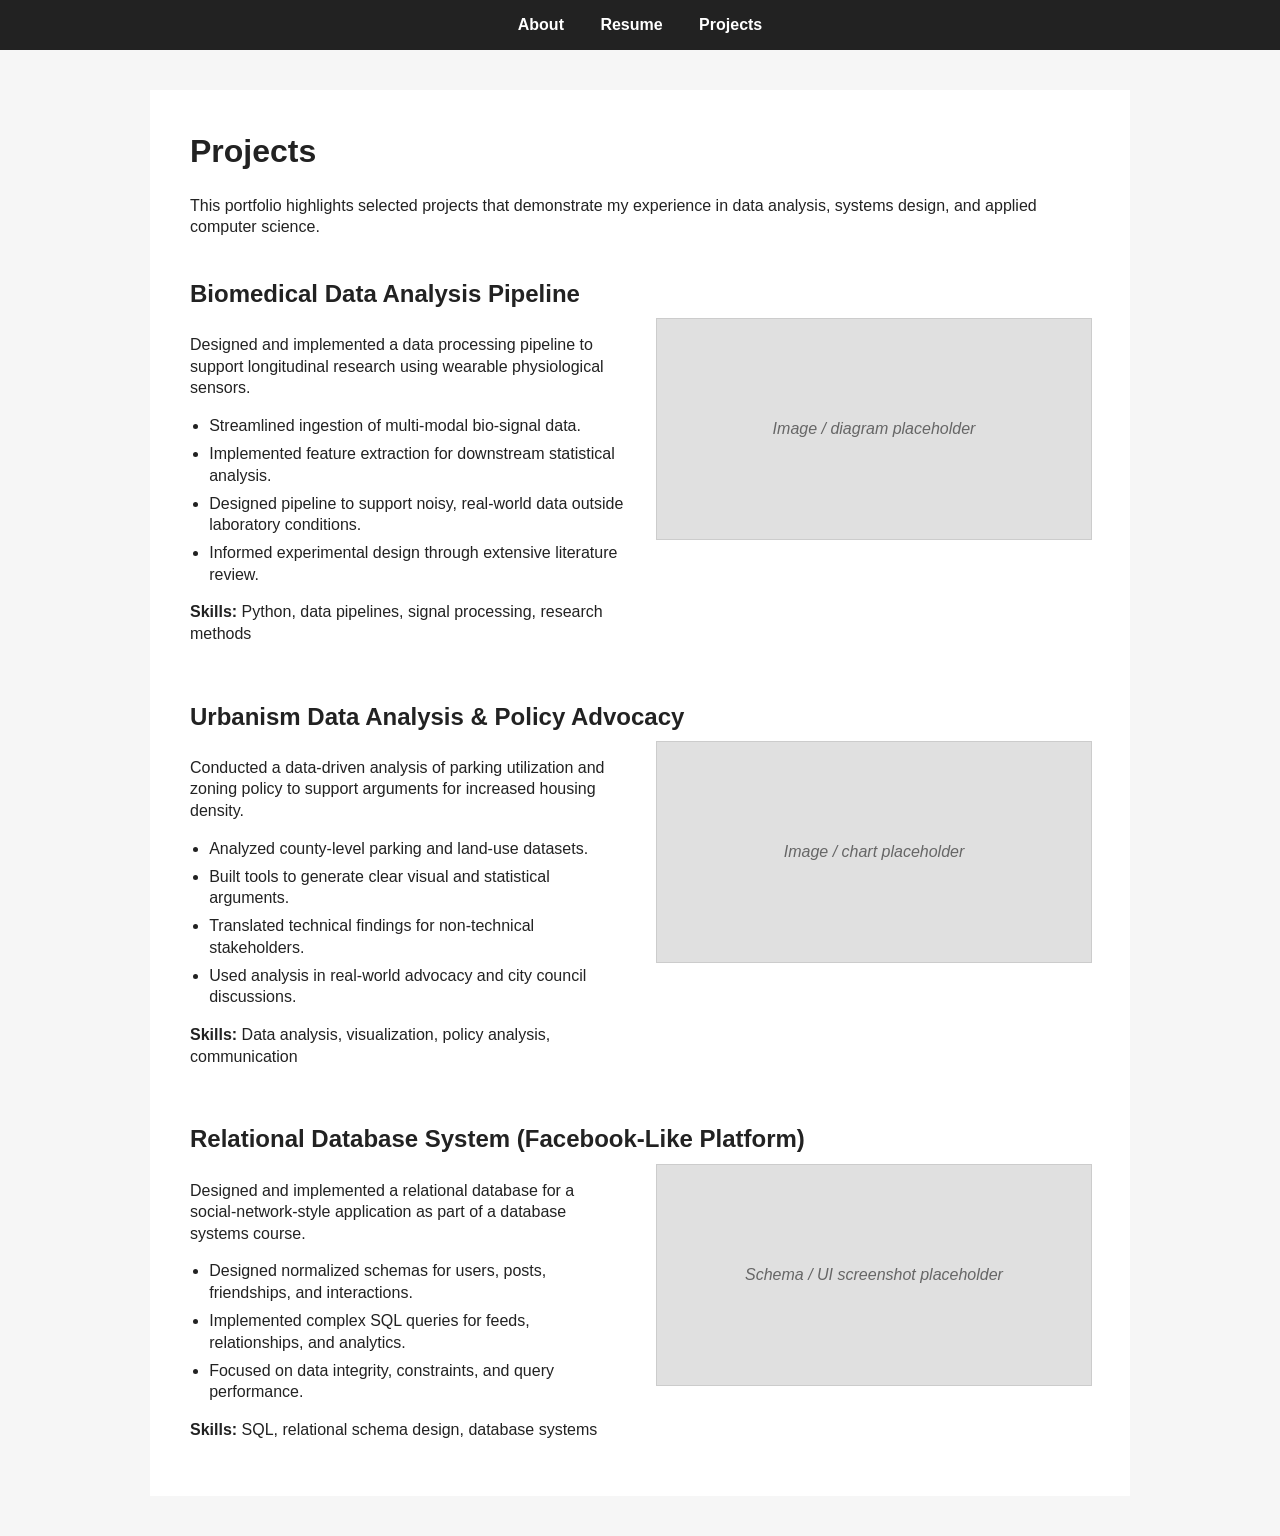
==== projects.html @ 7628b2bb "Add projects portfolio HTML file This HTML file presents a portfolio of projects, showcasing skills " ====
<!DOCTYPE html>
<html lang="en">
<head>
    <meta charset="UTF-8">
    <title>Projects | Aadil</title>

    <style>
        body {
            font-family: Arial, Helvetica, sans-serif;
            margin: 0;
            background-color: #f6f6f6;
            color: #222;
        }

        nav {
            background-color: #222;
            padding: 1rem;
            text-align: center;
        }

        nav a {
            color: white;
            margin: 0 1rem;
            text-decoration: none;
            font-weight: bold;
        }

        .container {
            max-width: 900px;
            margin: 2.5rem auto;
            background: white;
            padding: 2.5rem;
            line-height: 1.35;
        }

        h1 {
            margin-top: 0;
        }

        h2 {
            margin-top: 2.5rem;
            margin-bottom: 0.5rem;
        }

        .project {
            margin-top: 2.5rem;
        }

        .project-grid {
            display: grid;
            grid-template-columns: 1fr 1fr;
            gap: 2rem;
            align-items: start;
        }

        .project-image {
            width: 100%;
            height: 220px;
            background-color: #e0e0e0;
            display: flex;
            align-items: center;
            justify-content: center;
            color: #666;
            font-style: italic;
            border: 1px solid #ccc;
        }

        ul {
            padding-left: 1.2rem;
        }

        li {
            margin-bottom: 0.4rem;
        }

        @media (max-width: 800px) {
            .project-grid {
                grid-template-columns: 1fr;
            }
        }
    </style>
</head>
<body>

<nav>
    <a href="index.html">About</a>
    <a href="resume.html">Resume</a>
    <a href="projects.html">Projects</a>
</nav>

<div class="container">
    <h1>Projects</h1>

    <p>
        This portfolio highlights selected projects that demonstrate my experience
        in data analysis, systems design, and applied computer science.
    </p>

    <!-- PROJECT 1 -->
    <div class="project" id="biomedical-pipeline">
        <h2>Biomedical Data Analysis Pipeline</h2>

        <div class="project-grid">
            <div>
                <p>
                    Designed and implemented a data processing pipeline to support
                    longitudinal research using wearable physiological sensors.
                </p>

                <ul>
                    <li>Streamlined ingestion of multi-modal bio-signal data.</li>
                    <li>Implemented feature extraction for downstream statistical analysis.</li>
                    <li>Designed pipeline to support noisy, real-world data outside laboratory conditions.</li>
                    <li>Informed experimental design through extensive literature review.</li>
                </ul>

                <p>
                    <strong>Skills:</strong> Python, data pipelines, signal processing, research methods
                </p>
            </div>

            <div class="project-image">
                Image / diagram placeholder
            </div>
        </div>
    </div>

    <!-- PROJECT 2 -->
    <div class="project" id="urbanism-analysis">
        <h2>Urbanism Data Analysis & Policy Advocacy</h2>

        <div class="project-grid">
            <div>
                <p>
                    Conducted a data-driven analysis of parking utilization and zoning
                    policy to support arguments for increased housing density.
                </p>

                <ul>
                    <li>Analyzed county-level parking and land-use datasets.</li>
                    <li>Built tools to generate clear visual and statistical arguments.</li>
                    <li>Translated technical findings for non-technical stakeholders.</li>
                    <li>Used analysis in real-world advocacy and city council discussions.</li>
                </ul>

                <p>
                    <strong>Skills:</strong> Data analysis, visualization, policy analysis, communication
                </p>
            </div>

            <div class="project-image">
                Image / chart placeholder
            </div>
        </div>
    </div>

    <!-- PROJECT 3 -->
    <div class="project" id="database-project">
        <h2>Relational Database System (Facebook-Like Platform)</h2>

        <div class="project-grid">
            <div>
                <p>
                    Designed and implemented a relational database for a social-network-style
                    application as part of a database systems course.
                </p>

                <ul>
                    <li>Designed normalized schemas for users, posts, friendships, and interactions.</li>
                    <li>Implemented complex SQL queries for feeds, relationships, and analytics.</li>
                    <li>Focused on data integrity, constraints, and query performance.</li>
                </ul>

                <p>
                    <strong>Skills:</strong> SQL, relational schema design, database systems
                </p>
            </div>

            <div class="project-image">
                Schema / UI screenshot placeholder
            </div>
        </div>
    </div>

</div>

</body>
</html>
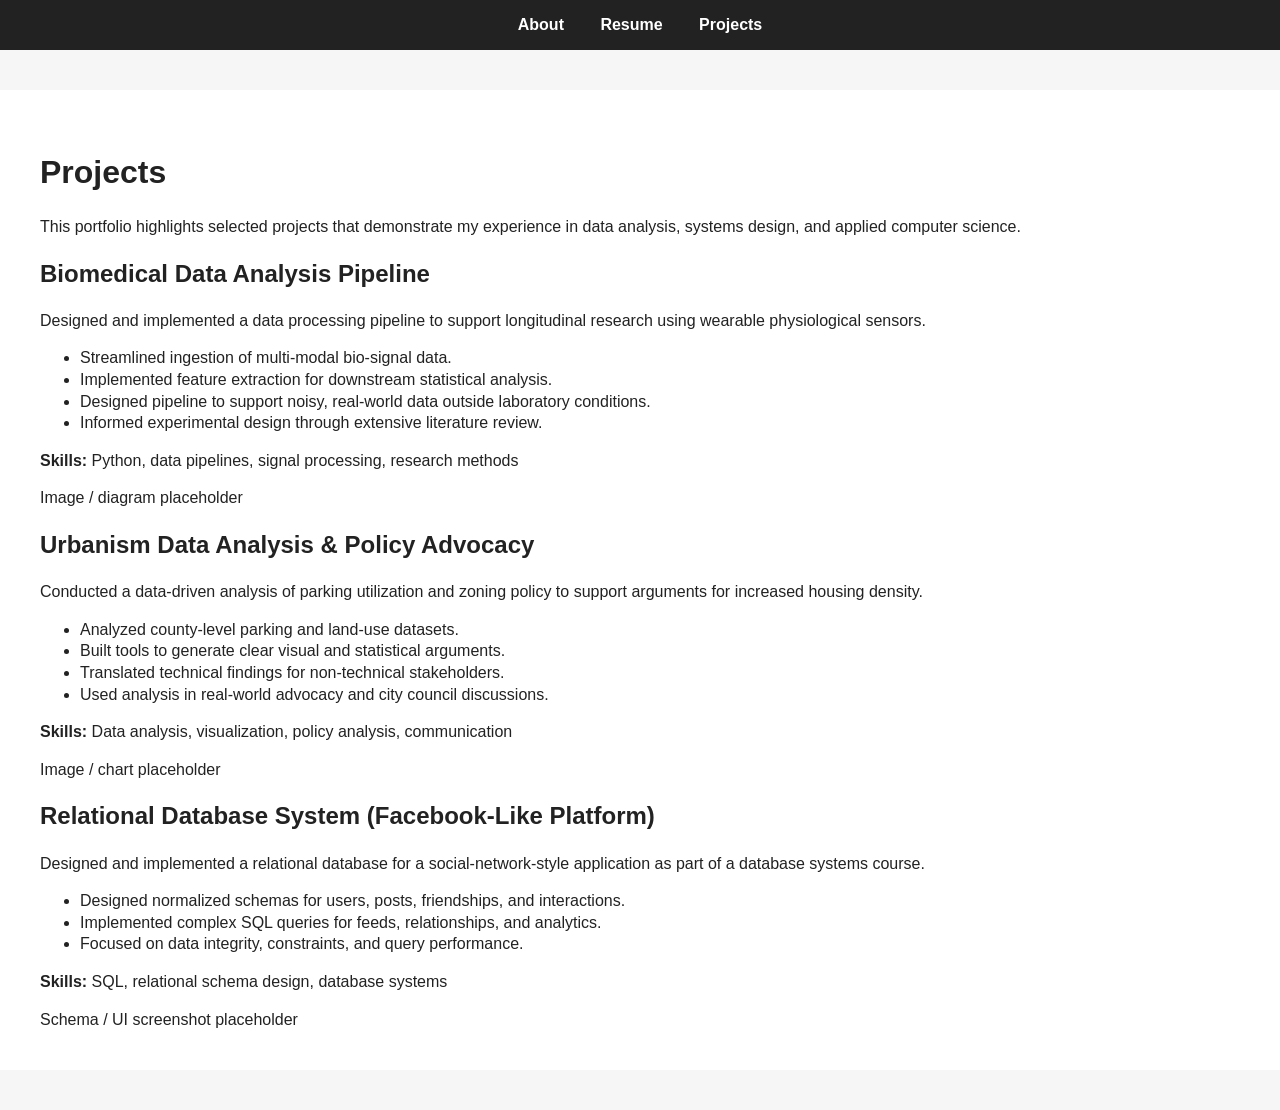
==== commit 71bc8be8: "Link external stylesheet and remove inline styles Removed inline styles from projects.html and linke" ====
--- a/projects.html
+++ b/projects.html
@@ -4,81 +4,7 @@
     <meta charset="UTF-8">
     <title>Projects | Aadil</title>
 
-    <style>
-        body {
-            font-family: Arial, Helvetica, sans-serif;
-            margin: 0;
-            background-color: #f6f6f6;
-            color: #222;
-        }
-
-        nav {
-            background-color: #222;
-            padding: 1rem;
-            text-align: center;
-        }
-
-        nav a {
-            color: white;
-            margin: 0 1rem;
-            text-decoration: none;
-            font-weight: bold;
-        }
-
-        .container {
-            max-width: 900px;
-            margin: 2.5rem auto;
-            background: white;
-            padding: 2.5rem;
-            line-height: 1.35;
-        }
-
-        h1 {
-            margin-top: 0;
-        }
-
-        h2 {
-            margin-top: 2.5rem;
-            margin-bottom: 0.5rem;
-        }
-
-        .project {
-            margin-top: 2.5rem;
-        }
-
-        .project-grid {
-            display: grid;
-            grid-template-columns: 1fr 1fr;
-            gap: 2rem;
-            align-items: start;
-        }
-
-        .project-image {
-            width: 100%;
-            height: 220px;
-            background-color: #e0e0e0;
-            display: flex;
-            align-items: center;
-            justify-content: center;
-            color: #666;
-            font-style: italic;
-            border: 1px solid #ccc;
-        }
-
-        ul {
-            padding-left: 1.2rem;
-        }
-
-        li {
-            margin-bottom: 0.4rem;
-        }
-
-        @media (max-width: 800px) {
-            .project-grid {
-                grid-template-columns: 1fr;
-            }
-        }
-    </style>
+    <link rel="stylesheet" href="style.css">
 </head>
 <body>
 
--- a/style.css
+++ b/style.css
@@ -0,0 +1,33 @@
+/* Shared Styles for Aadil's Portfolio */
+body {
+    font-family: Arial, Helvetica, sans-serif;
+    margin: 0;
+    background-color: #f6f6f6;
+    color: #222;
+}
+
+nav {
+    background-color: #222;
+    padding: 1rem;
+    text-align: center;
+}
+
+nav a {
+    color: white;
+    margin: 0 1rem;
+    text-decoration: none;
+    font-weight: bold;
+    transition: 0.3s; /* Smooth transition for the hover */
+}
+
+/* The new hover effect I suggested */
+nav a:hover {
+    color: #007bff; /* A nice Michigan blue or any color you like */
+}
+
+.container {
+    background: white;
+    margin: 2.5rem auto;
+    padding: 2.5rem;
+    line-height: 1.35;
+}
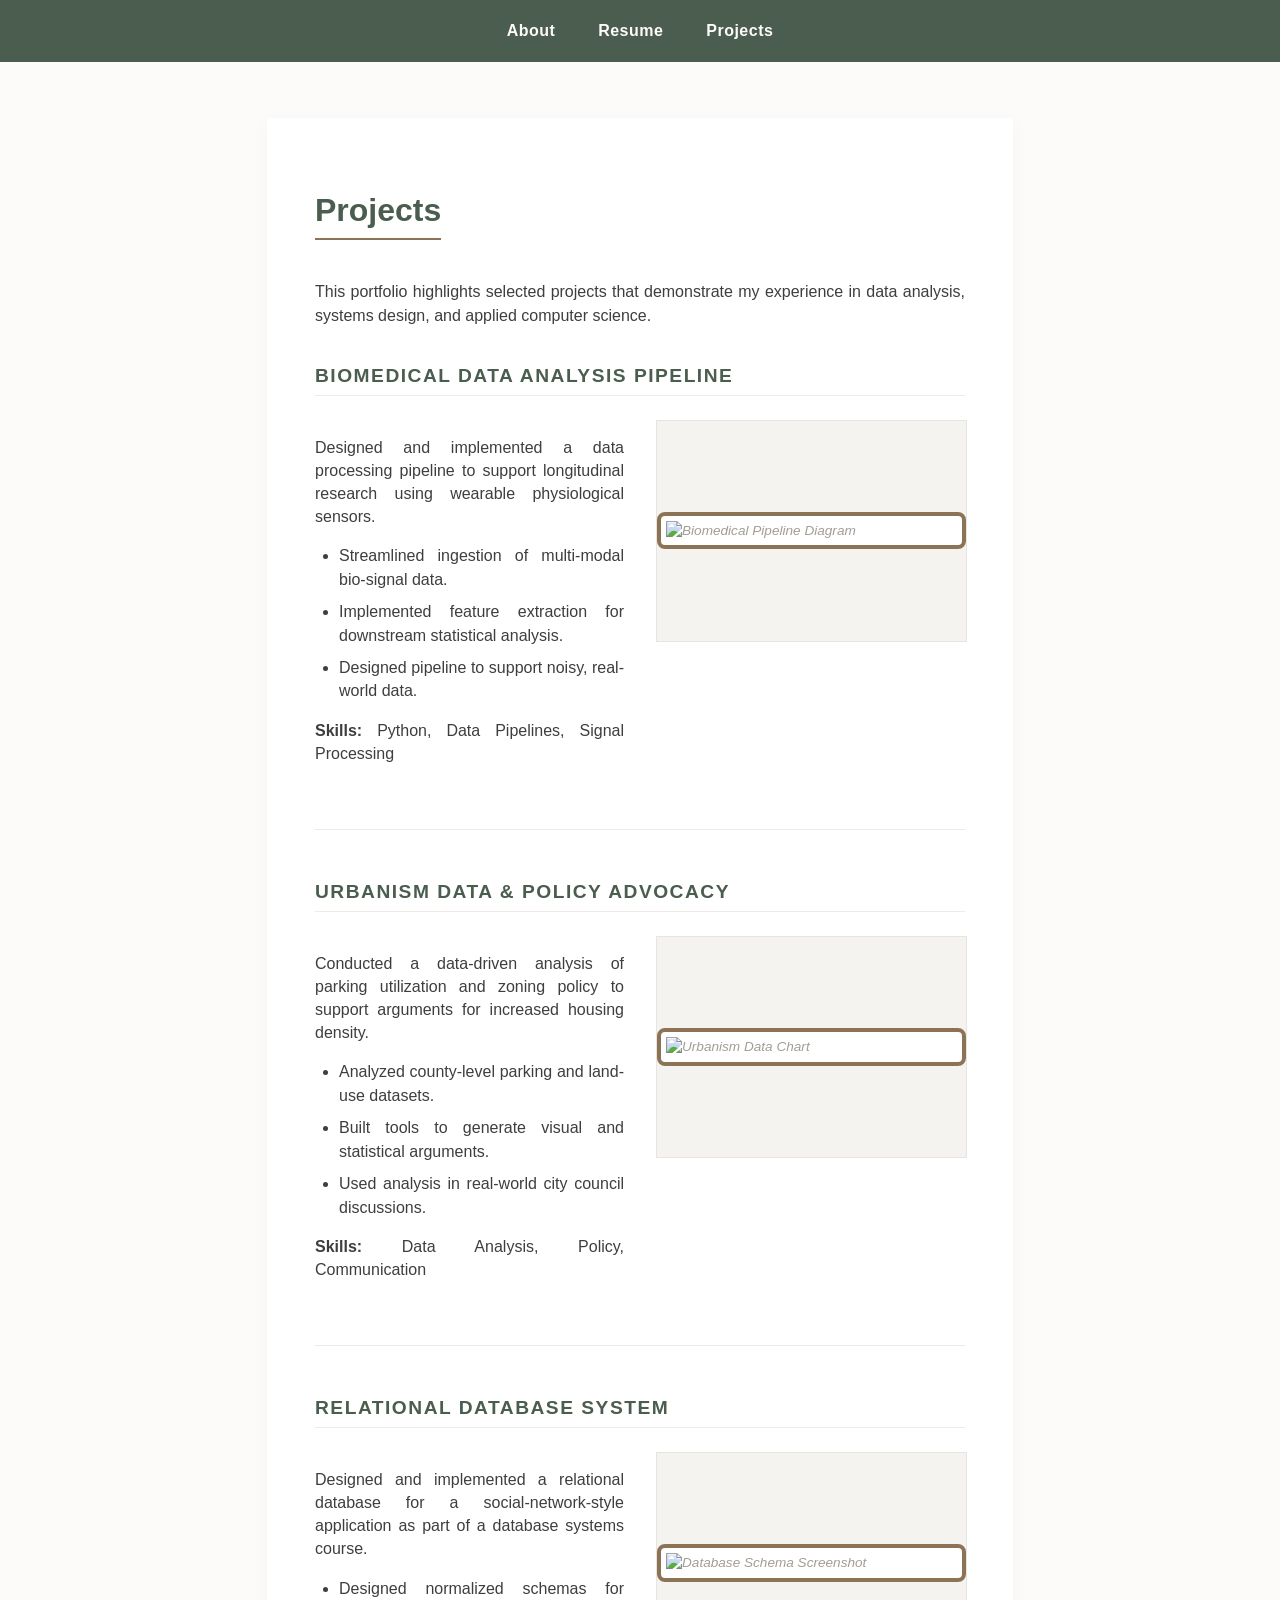
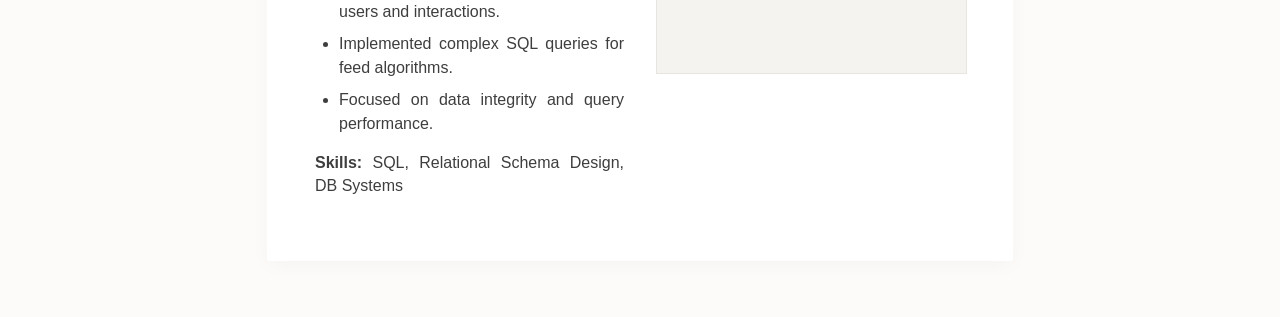
==== commit 21cb0661: "Refactor project descriptions and update images" ====
--- a/projects.html
+++ b/projects.html
@@ -3,7 +3,6 @@
 <head>
     <meta charset="UTF-8">
     <title>Projects | Aadil</title>
-
     <link rel="stylesheet" href="style.css">
 </head>
 <body>
@@ -22,88 +21,69 @@
         in data analysis, systems design, and applied computer science.
     </p>
 
-    <!-- PROJECT 1 -->
     <div class="project" id="biomedical-pipeline">
         <h2>Biomedical Data Analysis Pipeline</h2>
-
         <div class="project-grid">
             <div>
                 <p>
                     Designed and implemented a data processing pipeline to support
                     longitudinal research using wearable physiological sensors.
                 </p>
-
                 <ul>
                     <li>Streamlined ingestion of multi-modal bio-signal data.</li>
                     <li>Implemented feature extraction for downstream statistical analysis.</li>
-                    <li>Designed pipeline to support noisy, real-world data outside laboratory conditions.</li>
-                    <li>Informed experimental design through extensive literature review.</li>
+                    <li>Designed pipeline to support noisy, real-world data.</li>
                 </ul>
-
-                <p>
-                    <strong>Skills:</strong> Python, data pipelines, signal processing, research methods
-                </p>
+                <p><strong>Skills:</strong> Python, Data Pipelines, Signal Processing</p>
             </div>
-
             <div class="project-image">
-                Image / diagram placeholder
+                <img src="images/ring.png" alt="Biomedical Pipeline Diagram" class="decorative-image" style="width: 100%; height: auto;">
             </div>
         </div>
     </div>
 
-    <!-- PROJECT 2 -->
+    <hr style="margin: 3rem 0; border: 0; border-top: 1px solid #eeebe6;">
+
     <div class="project" id="urbanism-analysis">
-        <h2>Urbanism Data Analysis & Policy Advocacy</h2>
-
+        <h2>Urbanism Data & Policy Advocacy</h2>
         <div class="project-grid">
             <div>
                 <p>
                     Conducted a data-driven analysis of parking utilization and zoning
                     policy to support arguments for increased housing density.
                 </p>
-
                 <ul>
                     <li>Analyzed county-level parking and land-use datasets.</li>
-                    <li>Built tools to generate clear visual and statistical arguments.</li>
-                    <li>Translated technical findings for non-technical stakeholders.</li>
-                    <li>Used analysis in real-world advocacy and city council discussions.</li>
+                    <li>Built tools to generate visual and statistical arguments.</li>
+                    <li>Used analysis in real-world city council discussions.</li>
                 </ul>
-
-                <p>
-                    <strong>Skills:</strong> Data analysis, visualization, policy analysis, communication
-                </p>
+                <p><strong>Skills:</strong> Data Analysis, Policy, Communication</p>
             </div>
-
             <div class="project-image">
-                Image / chart placeholder
+                <img src="images/longmont.png" alt="Urbanism Data Chart" class="decorative-image" style="width: 100%; height: auto;">
             </div>
         </div>
     </div>
 
-    <!-- PROJECT 3 -->
+    <hr style="margin: 3rem 0; border: 0; border-top: 1px solid #eeebe6;">
+
     <div class="project" id="database-project">
-        <h2>Relational Database System (Facebook-Like Platform)</h2>
-
+        <h2>Relational Database System</h2>
         <div class="project-grid">
             <div>
                 <p>
                     Designed and implemented a relational database for a social-network-style
                     application as part of a database systems course.
                 </p>
-
                 <ul>
-                    <li>Designed normalized schemas for users, posts, friendships, and interactions.</li>
-                    <li>Implemented complex SQL queries for feeds, relationships, and analytics.</li>
-                    <li>Focused on data integrity, constraints, and query performance.</li>
+                    <li>Designed normalized schemas for users and interactions.</li>
+                    <li>Implemented complex SQL queries for feed algorithms.</li>
+                    <li>Focused on data integrity and query performance.</li>
                 </ul>
-
-                <p>
-                    <strong>Skills:</strong> SQL, relational schema design, database systems
-                </p>
+                <p><strong>Skills:</strong> SQL, Relational Schema Design, DB Systems</p>
             </div>
-
             <div class="project-image">
-                Schema / UI screenshot placeholder
+                <img src="images/database.png" alt="Database Schema Screenshot" class="decorative-image" style="width: 100%; height: auto;">
             </div>
         </div>
     </div>
--- a/style.css
+++ b/style.css
@@ -1,33 +1,122 @@
-/* Shared Styles for Aadil's Portfolio */
+/* =========================================
+   Aadil's Portfolio - Muted Earth Theme
+   Sober, Professional, and Easy on the Eyes
+   ========================================= */
+
 body {
-    font-family: Arial, Helvetica, sans-serif;
+    font-family: 'Segoe UI', Tahoma, Geneva, Verdana, sans-serif;
     margin: 0;
-    background-color: #f6f6f6;
-    color: #222;
+    padding: 0;
+    background-color: #fdfbf9; /* Lighter, cleaner cream */
+    color: #3e3e3e; /* Muted grey-black */
+    line-height: 1.45;
 }
 
+/* NAVIGATION - Deep Sage Gray-Green */
 nav {
-    background-color: #222;
-    padding: 1rem;
+    background-color: #4a5d4e; 
+    padding: 1.2rem;
     text-align: center;
 }
 
 nav a {
-    color: white;
-    margin: 0 1rem;
+    color: #fdfbf9;
+    margin: 0 1.2rem;
     text-decoration: none;
     font-weight: bold;
-    transition: 0.3s; /* Smooth transition for the hover */
+    letter-spacing: 0.5px;
 }
 
-/* The new hover effect I suggested */
 nav a:hover {
-    color: #007bff; /* A nice Michigan blue or any color you like */
+    color: #d1c7bc; /* Muted sand hover */
 }
 
+/* CONTAINER - Centered & Justified per Rubric */
 .container {
-    background: white;
-    margin: 2.5rem auto;
-    padding: 2.5rem;
-    line-height: 1.35;
+    max-width: 650px; 
+    width: 90%; 
+    margin: 3.5rem auto; 
+    background: #ffffff;
+    padding: 3rem;
+    text-align: justify; 
+    box-shadow: 0 4px 20px rgba(0,0,0,0.03); /* Softer shadow */
+    border-radius: 2px; /* Sharper, cleaner corners */
 }
+
+/* HEADERS - Deep Sage */
+h1 {
+    color: #4a5d4e;
+    border-bottom: 2px solid #8c7355; /* Bronze accent */
+    display: inline-block;
+    padding-bottom: 5px;
+    margin-bottom: 1.5rem;
+    font-size: 2rem;
+}
+
+h2 {
+    color: #4a5d4e;
+    border-bottom: 1px solid #eeebe6;
+    padding-bottom: 0.3rem;
+    text-transform: uppercase;
+    letter-spacing: 1.5px;
+    margin-top: 2.2rem;
+    font-size: 1.2rem;
+}
+
+/* LINKS - Muted Bronze */
+a {
+    color: #8c7355;
+    text-decoration: none;
+    font-weight: 600;
+}
+
+a:hover {
+    color: #4a5d4e;
+    text-decoration: underline;
+}
+
+/* PROJECT BOXES */
+.project-grid {
+    display: grid;
+    grid-template-columns: 1fr 1fr;
+    gap: 2rem;
+    margin-top: 1.5rem;
+}
+
+.project-image {
+    width: 100%;
+    height: 220px; 
+    background-color: #f5f3f0; /* Very light stone */
+    display: flex;
+    align-items: center;
+    justify-content: center;
+    border: 1px solid #e8e4df;
+    color: #a39d96;
+    font-style: italic;
+    font-size: 0.85rem;
+}
+
+/* LISTS */
+ul {
+    padding-left: 1.5rem;
+}
+
+li {
+    margin-bottom: 0.6rem;
+}
+
+/* RESPONSIVE */
+@media (max-width: 800px) {
+    .project-grid { grid-template-columns: 1fr; }
+    .container { padding: 1.8rem; margin: 1.5rem auto; }
+}
+
+/* Decorative Image Style - Thick Accent Border */
+.decorative-image {
+    border: 4px solid #8c7355; /* Thick Bronze Border */
+    border-radius: 8px;        /* Rounded corners */
+    padding: 5px;              /* Tiny gap between image and border */
+    background-color: white;   /* Makes the gap look like a frame */
+    display: block;
+    margin: 0 auto;
+}
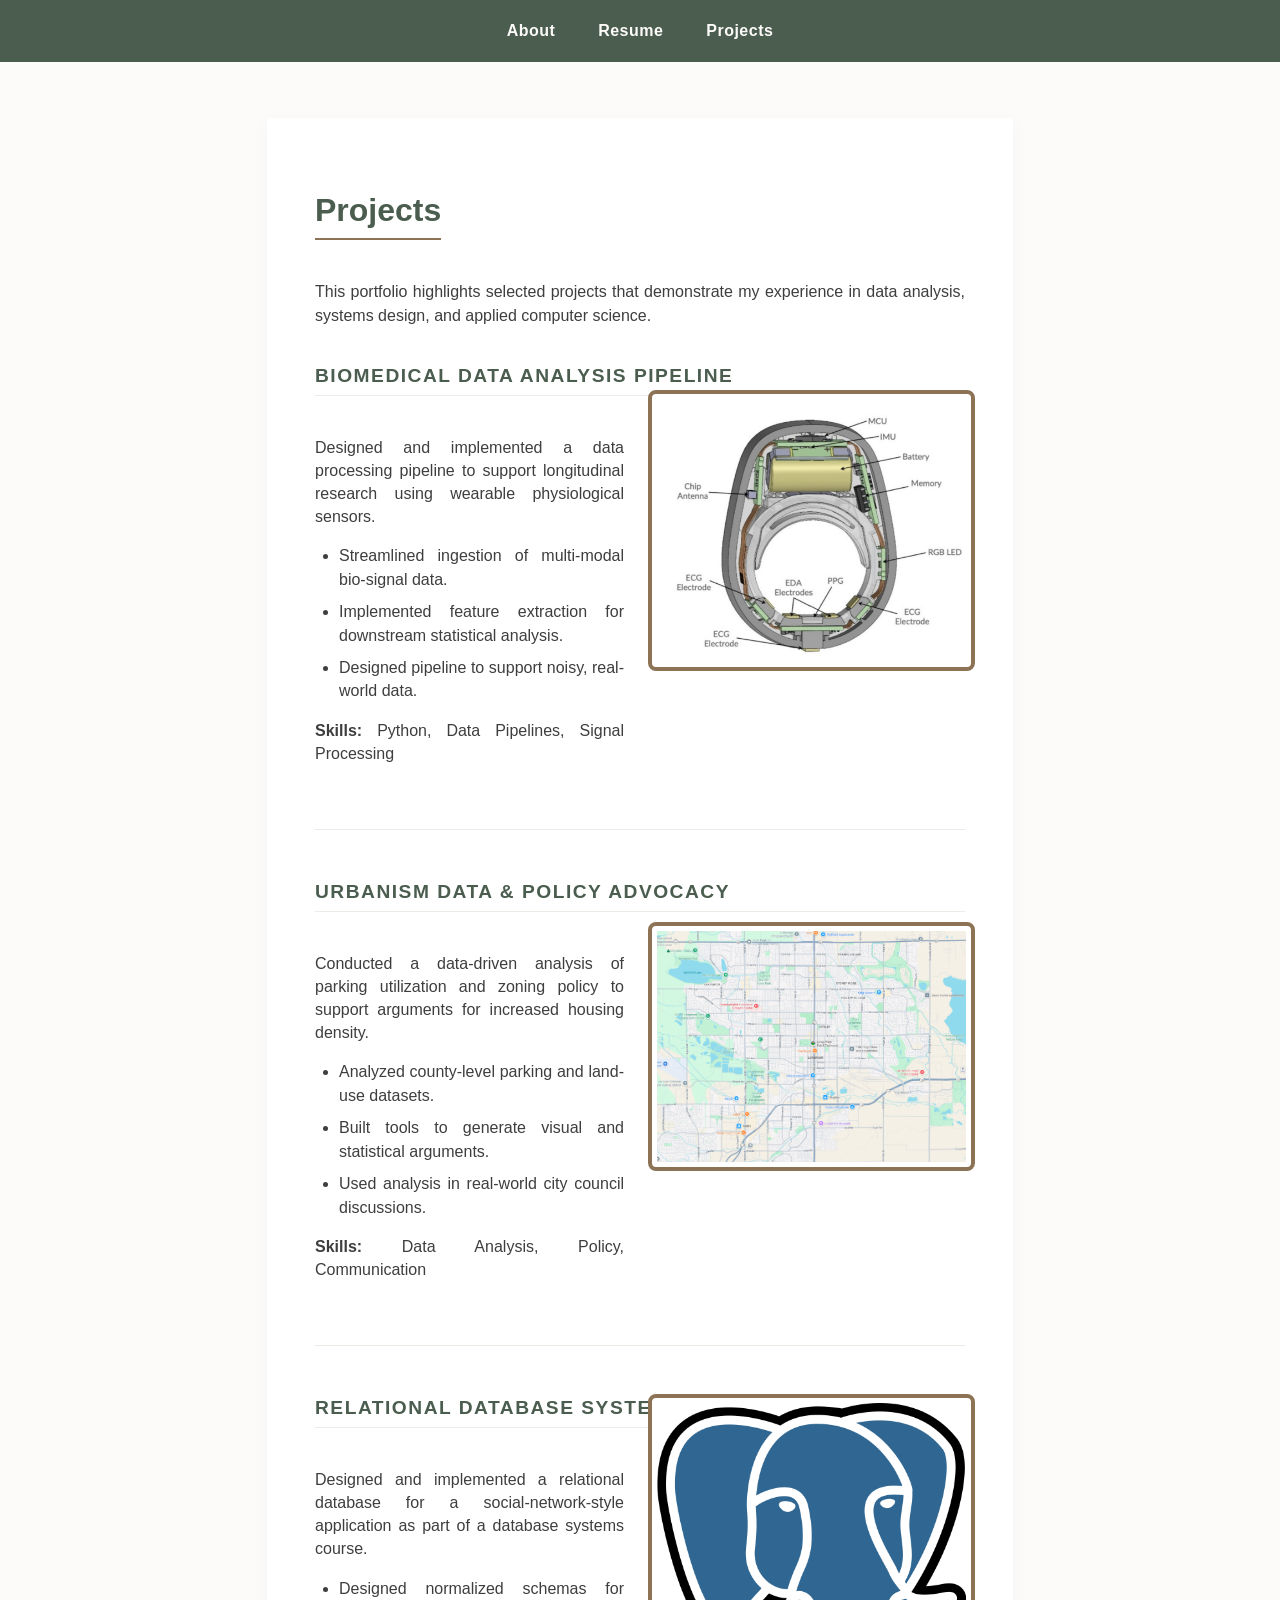
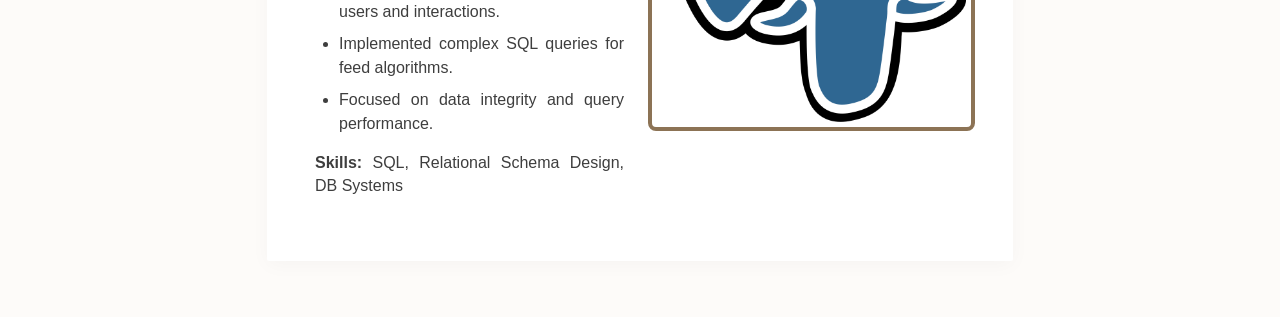
==== commit 86f338e8: "Update image source paths in projects.html" ====
--- a/projects.html
+++ b/projects.html
@@ -37,7 +37,7 @@
                 <p><strong>Skills:</strong> Python, Data Pipelines, Signal Processing</p>
             </div>
             <div class="project-image">
-                <img src="images/ring.png" alt="Biomedical Pipeline Diagram" class="decorative-image" style="width: 100%; height: auto;">
+                <img src="ring.png" alt="Biomedical Pipeline Diagram" class="decorative-image" style="width: 100%; height: auto;">
             </div>
         </div>
     </div>
@@ -60,7 +60,7 @@
                 <p><strong>Skills:</strong> Data Analysis, Policy, Communication</p>
             </div>
             <div class="project-image">
-                <img src="images/longmont.png" alt="Urbanism Data Chart" class="decorative-image" style="width: 100%; height: auto;">
+                <img src="longmont.png" alt="Urbanism Data Chart" class="decorative-image" style="width: 100%; height: auto;">
             </div>
         </div>
     </div>
@@ -83,7 +83,7 @@
                 <p><strong>Skills:</strong> SQL, Relational Schema Design, DB Systems</p>
             </div>
             <div class="project-image">
-                <img src="images/database.png" alt="Database Schema Screenshot" class="decorative-image" style="width: 100%; height: auto;">
+                <img src="database.png" alt="Database Schema Screenshot" class="decorative-image" style="width: 100%; height: auto;">
             </div>
         </div>
     </div>
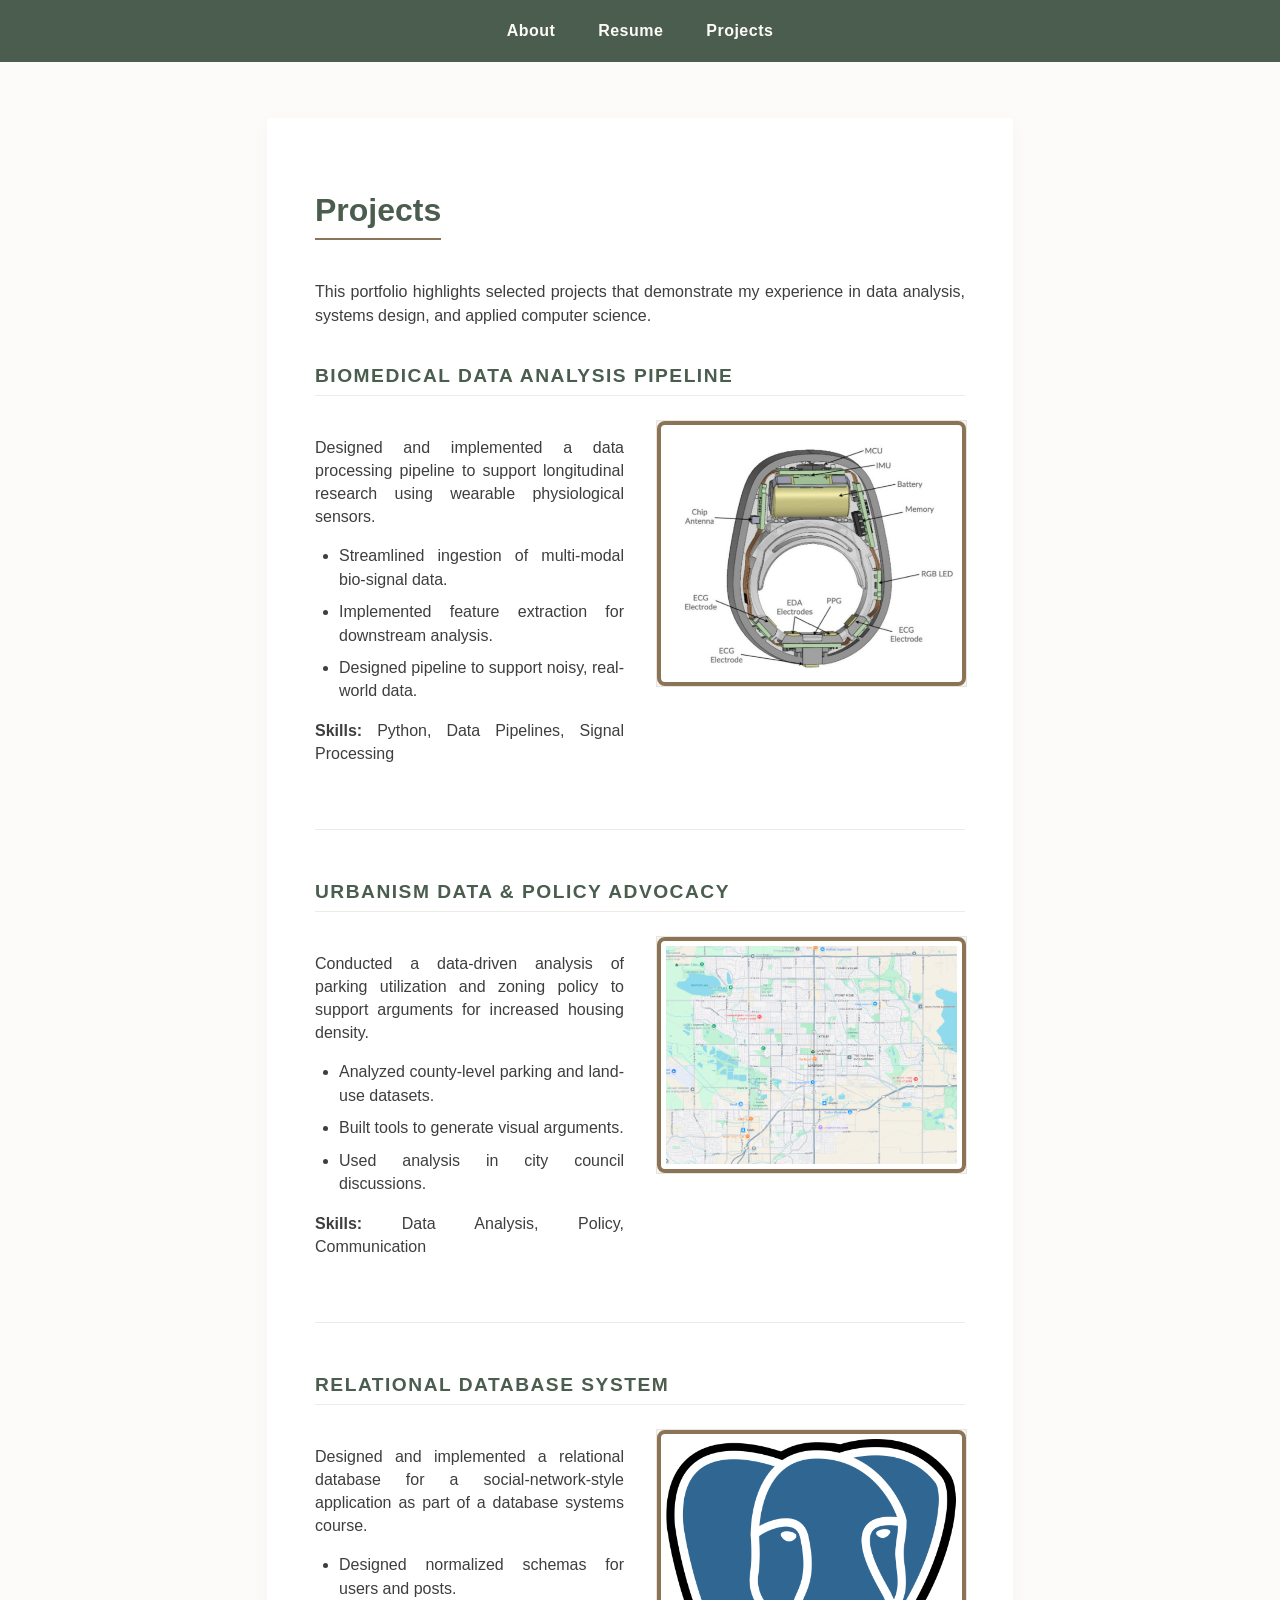
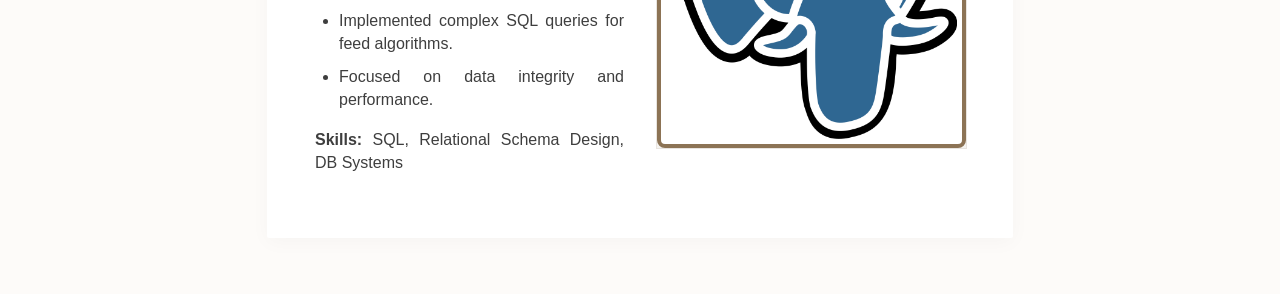
==== commit c834f8da: "Refine project descriptions and image attributes" ====
--- a/projects.html
+++ b/projects.html
@@ -31,13 +31,13 @@
                 </p>
                 <ul>
                     <li>Streamlined ingestion of multi-modal bio-signal data.</li>
-                    <li>Implemented feature extraction for downstream statistical analysis.</li>
+                    <li>Implemented feature extraction for downstream analysis.</li>
                     <li>Designed pipeline to support noisy, real-world data.</li>
                 </ul>
                 <p><strong>Skills:</strong> Python, Data Pipelines, Signal Processing</p>
             </div>
             <div class="project-image">
-                <img src="ring.png" alt="Biomedical Pipeline Diagram" class="decorative-image" style="width: 100%; height: auto;">
+                <img src="ring.png" alt="Biomedical Pipeline Diagram" class="decorative-image">
             </div>
         </div>
     </div>
@@ -54,13 +54,13 @@
                 </p>
                 <ul>
                     <li>Analyzed county-level parking and land-use datasets.</li>
-                    <li>Built tools to generate visual and statistical arguments.</li>
-                    <li>Used analysis in real-world city council discussions.</li>
+                    <li>Built tools to generate visual arguments.</li>
+                    <li>Used analysis in city council discussions.</li>
                 </ul>
                 <p><strong>Skills:</strong> Data Analysis, Policy, Communication</p>
             </div>
             <div class="project-image">
-                <img src="longmont.png" alt="Urbanism Data Chart" class="decorative-image" style="width: 100%; height: auto;">
+                <img src="longmont.png" alt="Urbanism Data Chart" class="decorative-image">
             </div>
         </div>
     </div>
@@ -76,18 +76,17 @@
                     application as part of a database systems course.
                 </p>
                 <ul>
-                    <li>Designed normalized schemas for users and interactions.</li>
+                    <li>Designed normalized schemas for users and posts.</li>
                     <li>Implemented complex SQL queries for feed algorithms.</li>
-                    <li>Focused on data integrity and query performance.</li>
+                    <li>Focused on data integrity and performance.</li>
                 </ul>
                 <p><strong>Skills:</strong> SQL, Relational Schema Design, DB Systems</p>
             </div>
             <div class="project-image">
-                <img src="database.png" alt="Database Schema Screenshot" class="decorative-image" style="width: 100%; height: auto;">
+                <img src="database.png" alt="Database Schema Screenshot" class="decorative-image">
             </div>
         </div>
     </div>
-
 </div>
 
 </body>
--- a/style.css
+++ b/style.css
@@ -1,18 +1,17 @@
 /* =========================================
    Aadil's Portfolio - Muted Earth Theme
-   Sober, Professional, and Easy on the Eyes
    ========================================= */
 
 body {
     font-family: 'Segoe UI', Tahoma, Geneva, Verdana, sans-serif;
     margin: 0;
     padding: 0;
-    background-color: #fdfbf9; /* Lighter, cleaner cream */
-    color: #3e3e3e; /* Muted grey-black */
+    background-color: #fdfbf9;
+    color: #3e3e3e;
     line-height: 1.45;
 }
 
-/* NAVIGATION - Deep Sage Gray-Green */
+/* NAVIGATION */
 nav {
     background-color: #4a5d4e; 
     padding: 1.2rem;
@@ -28,10 +27,10 @@
 }
 
 nav a:hover {
-    color: #d1c7bc; /* Muted sand hover */
+    color: #d1c7bc;
 }
 
-/* CONTAINER - Centered & Justified per Rubric */
+/* CONTAINER */
 .container {
     max-width: 650px; 
     width: 90%; 
@@ -39,14 +38,14 @@
     background: #ffffff;
     padding: 3rem;
     text-align: justify; 
-    box-shadow: 0 4px 20px rgba(0,0,0,0.03); /* Softer shadow */
-    border-radius: 2px; /* Sharper, cleaner corners */
+    box-shadow: 0 4px 20px rgba(0,0,0,0.03);
+    border-radius: 2px;
 }
 
-/* HEADERS - Deep Sage */
+/* HEADERS */
 h1 {
     color: #4a5d4e;
-    border-bottom: 2px solid #8c7355; /* Bronze accent */
+    border-bottom: 2px solid #8c7355;
     display: inline-block;
     padding-bottom: 5px;
     margin-bottom: 1.5rem;
@@ -63,47 +62,36 @@
     font-size: 1.2rem;
 }
 
-/* LINKS - Muted Bronze */
-a {
-    color: #8c7355;
-    text-decoration: none;
-    font-weight: 600;
-}
-
-a:hover {
-    color: #4a5d4e;
-    text-decoration: underline;
-}
-
-/* PROJECT BOXES */
+/* PROJECT BOXES - Updated for dynamic image fitting */
 .project-grid {
     display: grid;
     grid-template-columns: 1fr 1fr;
     gap: 2rem;
     margin-top: 1.5rem;
+    align-items: start; /* Ensures text and image align at the top */
 }
 
 .project-image {
     width: 100%;
-    height: 220px; 
-    background-color: #f5f3f0; /* Very light stone */
+    height: auto; /* Changed from 220px to auto to fit your images */
+    background-color: #f5f3f0;
     display: flex;
     align-items: center;
     justify-content: center;
     border: 1px solid #e8e4df;
-    color: #a39d96;
-    font-style: italic;
-    font-size: 0.85rem;
 }
 
-/* LISTS */
-ul {
-    padding-left: 1.5rem;
+/* Ensure images inside the boxes don't overflow */
+.project-image img {
+    max-width: 100%;
+    height: auto;
+    display: block;
 }
 
-li {
-    margin-bottom: 0.6rem;
-}
+/* LISTS & LINKS */
+a { color: #8c7355; font-weight: 600; }
+ul { padding-left: 1.5rem; }
+li { margin-bottom: 0.6rem; }
 
 /* RESPONSIVE */
 @media (max-width: 800px) {
@@ -113,10 +101,9 @@
 
 /* Decorative Image Style - Thick Accent Border */
 .decorative-image {
-    border: 4px solid #8c7355; /* Thick Bronze Border */
-    border-radius: 8px;        /* Rounded corners */
-    padding: 5px;              /* Tiny gap between image and border */
-    background-color: white;   /* Makes the gap look like a frame */
-    display: block;
-    margin: 0 auto;
+    border: 4px solid #8c7355;
+    border-radius: 8px;
+    padding: 5px;
+    background-color: white;
+    box-sizing: border-box; /* Keeps the border from adding to width */
 }
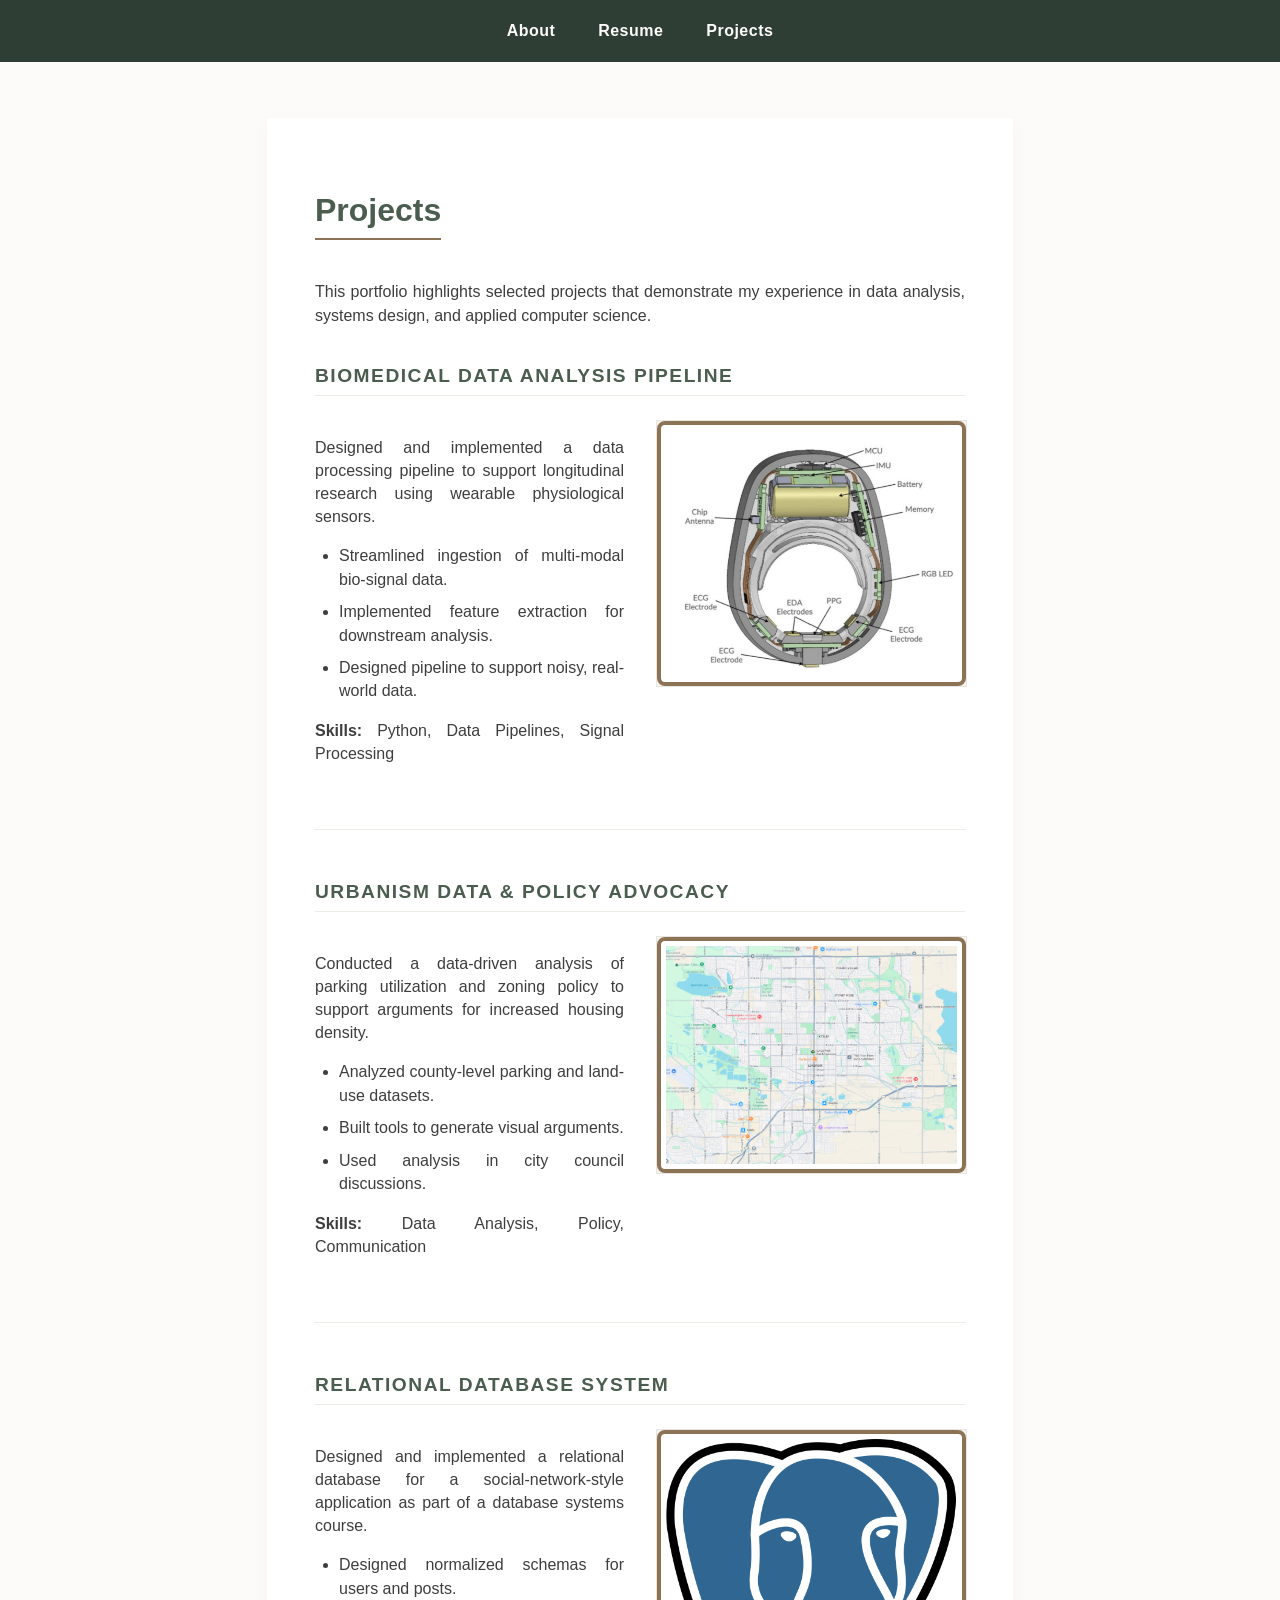
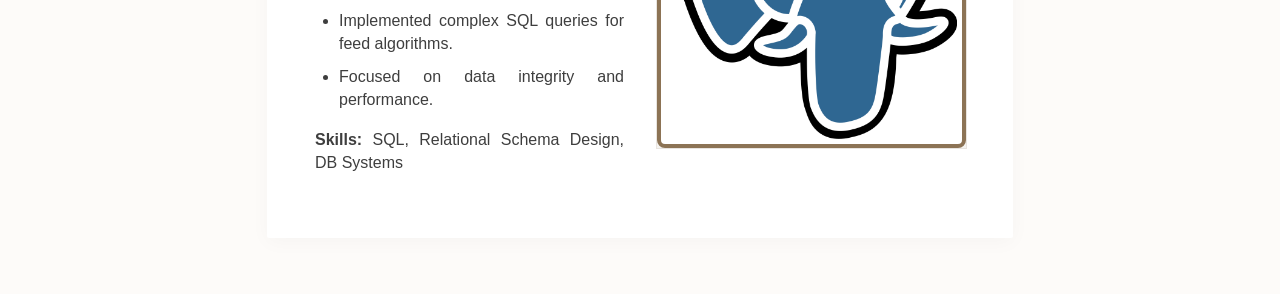
==== commit a064ef4a: "style:Added ARIA labeling Added ARIA labeling to the website so that users could know what current p" ====
--- a/projects.html
+++ b/projects.html
@@ -7,10 +7,10 @@
 </head>
 <body>
 
-<nav>
-    <a href="index.html">About</a>
-    <a href="resume.html">Resume</a>
-    <a href="projects.html">Projects</a>
+<nav aria-label="Primary navigation">
+    <a href="index.html" aria-label="About page">About</a>
+    <a href="resume.html" aria-label="Resume page">Resume</a>
+    <a href="projects.html" aria-label="Projects page" aria-current="page">Projects</a>
 </nav>
 
 <div class="container">
--- a/style.css
+++ b/style.css
@@ -13,7 +13,7 @@
 
 /* NAVIGATION */
 nav {
-    background-color: #4a5d4e; 
+    background-color: #2f3e34; 
     padding: 1.2rem;
     text-align: center;
 }
